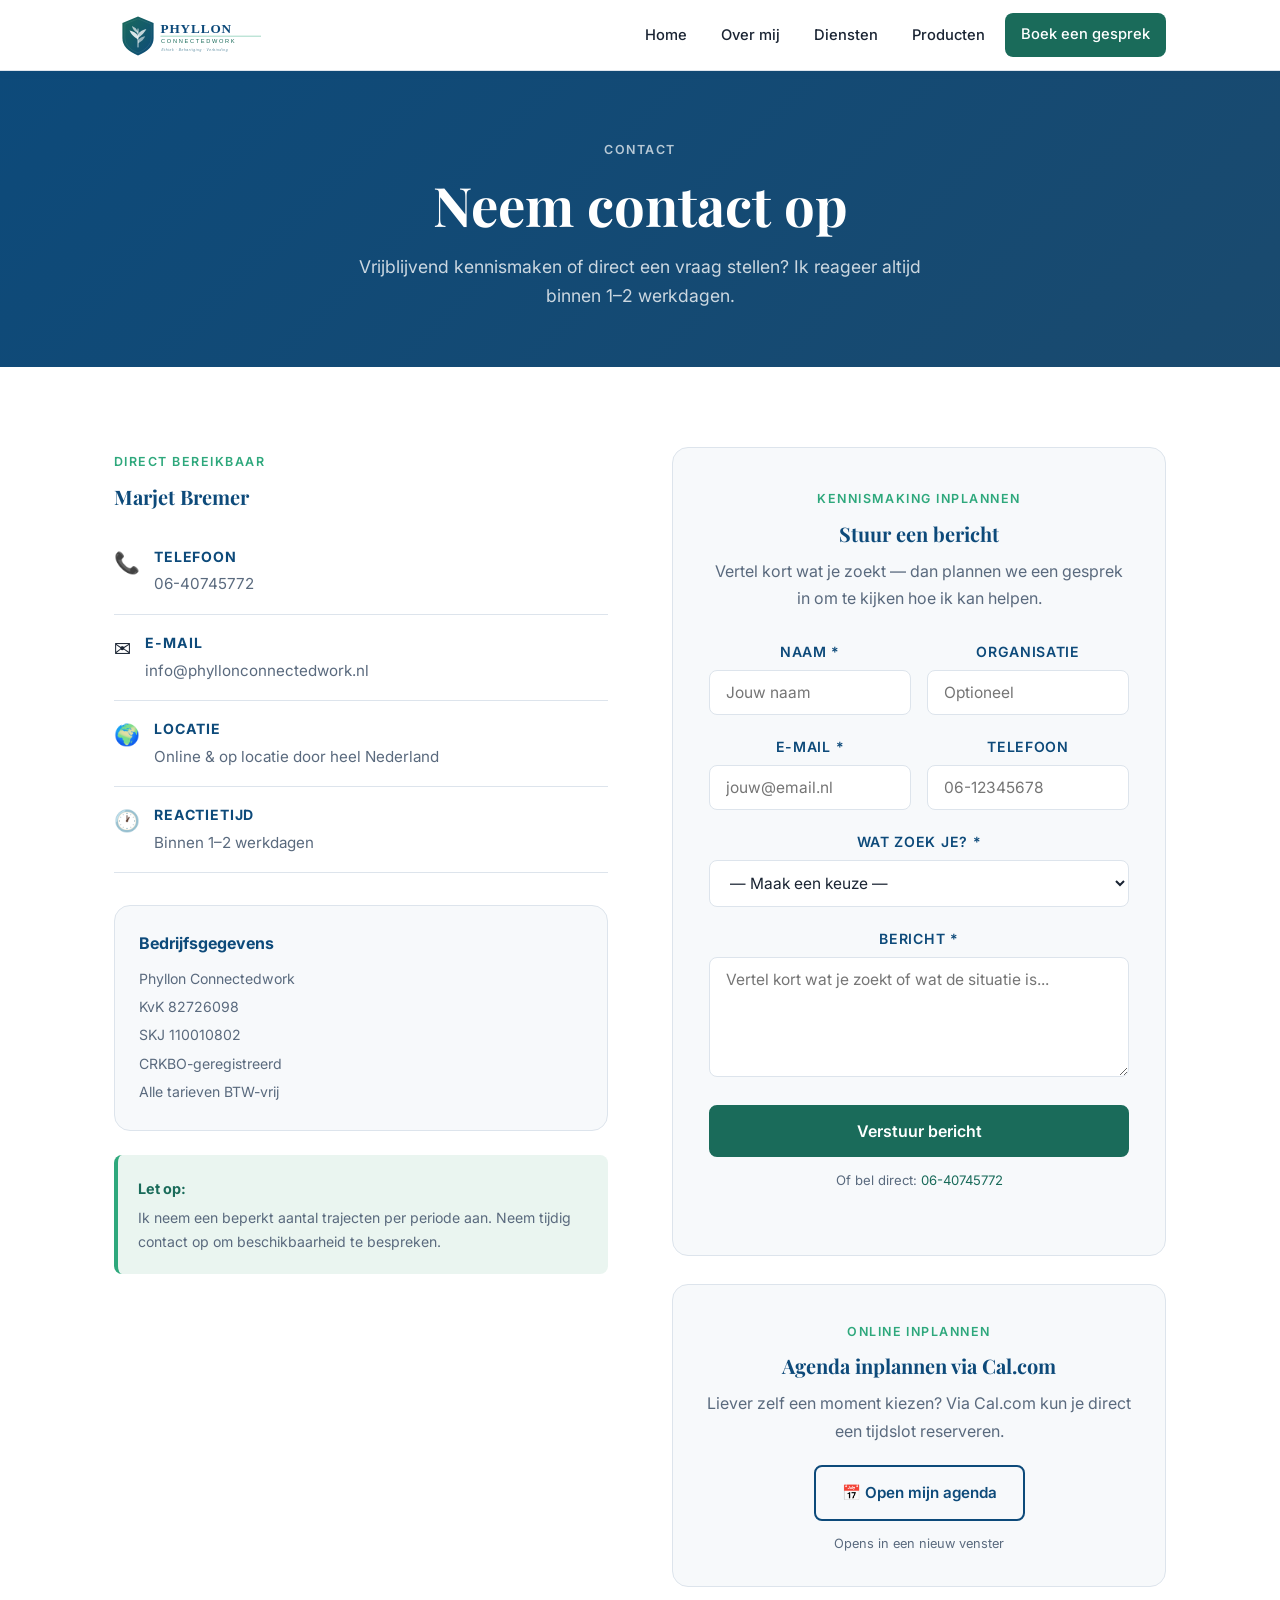
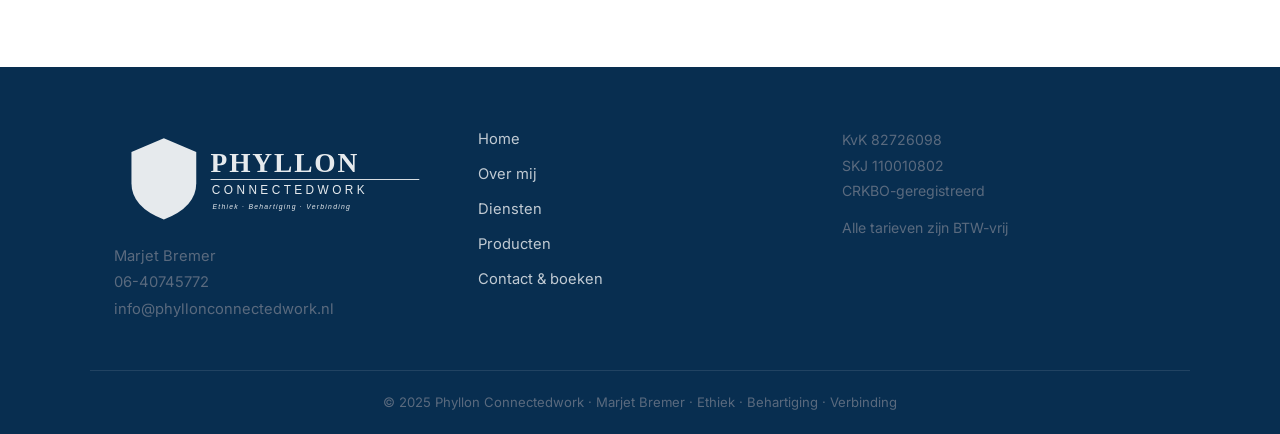
==== contact.html @ 71e3a4db "Add files via upload" ====
<!DOCTYPE html>
<html lang="nl">
<head>
  <meta charset="UTF-8">
  <meta name="viewport" content="width=device-width, initial-scale=1.0">
  <title>Contact & Boeken | Marjet Bremer — Phyllon Connectedwork</title>
  <meta name="description" content="Plan een vrijblijvende kennismaking met Marjet Bremer. Direct bereikbaar via 06-40745772 of info@phyllonconnectedwork.nl.">
  <link rel="icon" type="image/svg+xml" href="logo.svg">
  <link rel="preconnect" href="https://fonts.googleapis.com">
  <link rel="preconnect" href="https://fonts.gstatic.com" crossorigin>
  <link href="https://fonts.googleapis.com/css2?family=Playfair+Display:wght@400;600;700&family=Inter:wght@300;400;500;600;700&display=swap" rel="stylesheet">
  <link rel="stylesheet" href="style.css">
  <style>
    .form-group { margin-bottom: 20px; }
    .form-group label {
      display: block;
      font-size: 0.88rem;
      font-weight: 600;
      color: var(--navy);
      margin-bottom: 6px;
      text-transform: uppercase;
      letter-spacing: 0.05em;
    }
    .form-group input,
    .form-group select,
    .form-group textarea {
      width: 100%;
      padding: 12px 16px;
      border: 1.5px solid var(--border);
      border-radius: var(--radius);
      font-family: var(--font-body);
      font-size: 0.97rem;
      color: var(--text);
      background: var(--white);
      transition: var(--transition);
    }
    .form-group input:focus,
    .form-group select:focus,
    .form-group textarea:focus {
      outline: none;
      border-color: var(--green-mid);
      box-shadow: 0 0 0 3px rgba(46,168,124,0.12);
    }
    .form-group textarea { resize: vertical; min-height: 120px; }
    .form-row {
      display: grid;
      grid-template-columns: 1fr 1fr;
      gap: 16px;
    }
    @media (max-width: 600px) { .form-row { grid-template-columns: 1fr; } }
    .form-submit { width: 100%; justify-content: center; padding: 14px; font-size: 1rem; }
    .form-note {
      text-align: center;
      font-size: 0.82rem;
      color: var(--text-muted);
      margin-top: 12px;
    }
  </style>
</head>
<body>

  <nav class="nav">
    <div class="container nav-inner">
      <a href="index.html" class="nav-logo">
        <img src="logo.svg" alt="Phyllon Connectedwork">
      </a>
      <button class="nav-toggle" aria-label="Menu openen" onclick="document.querySelector('.nav-links').classList.toggle('open')">
        <span></span><span></span><span></span>
      </button>
      <ul class="nav-links">
        <li><a href="index.html">Home</a></li>
        <li><a href="over.html">Over mij</a></li>
        <li><a href="diensten.html">Diensten</a></li>
        <li><a href="producten.html">Producten</a></li>
        <li><a href="contact.html" class="active btn btn-sm">Boek een gesprek</a></li>
      </ul>
    </div>
  </nav>

  <section class="page-hero">
    <div class="container">
      <span class="eyebrow" style="color:rgba(255,255,255,0.7)">Contact</span>
      <h1>Neem contact op</h1>
      <p>Vrijblijvend kennismaken of direct een vraag stellen? Ik reageer altijd binnen 1–2 werkdagen.</p>
    </div>
  </section>

  <section class="section">
    <div class="container">
      <div class="contact-grid">

        <!-- CONTACTINFO -->
        <div class="contact-info">
          <span class="eyebrow">Direct bereikbaar</span>
          <h3>Marjet Bremer</h3>

          <div class="contact-detail">
            <div class="contact-detail-icon">📞</div>
            <div class="contact-detail-text">
              <strong>Telefoon</strong>
              <a href="tel:+31640745772">06-40745772</a>
            </div>
          </div>

          <div class="contact-detail">
            <div class="contact-detail-icon">✉️</div>
            <div class="contact-detail-text">
              <strong>E-mail</strong>
              <a href="mailto:info@phyllonconnectedwork.nl">info@phyllonconnectedwork.nl</a>
            </div>
          </div>

          <div class="contact-detail">
            <div class="contact-detail-icon">🌍</div>
            <div class="contact-detail-text">
              <strong>Locatie</strong>
              <a>Online & op locatie door heel Nederland</a>
            </div>
          </div>

          <div class="contact-detail">
            <div class="contact-detail-icon">🕐</div>
            <div class="contact-detail-text">
              <strong>Reactietijd</strong>
              <a>Binnen 1–2 werkdagen</a>
            </div>
          </div>

          <div style="margin-top:32px; padding:24px; background:var(--off-white); border-radius:var(--radius-lg); border:1px solid var(--border);">
            <strong style="color:var(--navy); display:block; margin-bottom:8px">Bedrijfsgegevens</strong>
            <p style="font-size:0.88rem; line-height:2;">
              Phyllon Connectedwork<br>
              KvK 82726098<br>
              SKJ 110010802<br>
              CRKBO-geregistreerd<br>
              Alle tarieven BTW-vrij
            </p>
          </div>

          <div style="margin-top:24px; padding:20px; background:var(--green-pale); border-radius:var(--radius); border-left:4px solid var(--green-mid);">
            <strong style="color:var(--green); font-size:0.9rem;">Let op:</strong>
            <p style="font-size:0.88rem; margin-top:4px;">Ik neem een beperkt aantal trajecten per periode aan. Neem tijdig contact op om beschikbaarheid te bespreken.</p>
          </div>
        </div>

        <!-- FORMULIER -->
        <div>
          <div class="booking-box">
            <span class="eyebrow">Kennismaking inplannen</span>
            <h3>Stuur een bericht</h3>
            <p>Vertel kort wat je zoekt — dan plannen we een gesprek in om te kijken hoe ik kan helpen.</p>

            <!--
              TIP: Koppel dit formulier aan Formspree (gratis) of een andere form-handler.
              Stap: ga naar formspree.io, maak een formulier aan en vervang de action URL hieronder.
            -->
            <form action="https://formspree.io/f/JOUW_FORMSPREE_ID" method="POST" id="contact-form">
              <div class="form-row">
                <div class="form-group">
                  <label for="naam">Naam *</label>
                  <input type="text" id="naam" name="naam" required placeholder="Jouw naam">
                </div>
                <div class="form-group">
                  <label for="organisatie">Organisatie</label>
                  <input type="text" id="organisatie" name="organisatie" placeholder="Optioneel">
                </div>
              </div>
              <div class="form-row">
                <div class="form-group">
                  <label for="email">E-mail *</label>
                  <input type="email" id="email" name="email" required placeholder="jouw@email.nl">
                </div>
                <div class="form-group">
                  <label for="telefoon">Telefoon</label>
                  <input type="tel" id="telefoon" name="telefoon" placeholder="06-12345678">
                </div>
              </div>
              <div class="form-group">
                <label for="onderwerp">Wat zoek je? *</label>
                <select id="onderwerp" name="onderwerp" required>
                  <option value="">— Maak een keuze —</option>
                  <option value="kindbehartiging">Kindbehartiging</option>
                  <option value="moreel-beraad">Moreel beraad & integriteit</option>
                  <option value="kwaliteitsscan">Kwaliteitsscan organisatie</option>
                  <option value="training">Training & coaching</option>
                  <option value="retainer">Retainer / strippenkaart</option>
                  <option value="product">Digitaal product / tool</option>
                  <option value="anders">Anders / kennismaking</option>
                </select>
              </div>
              <div class="form-group">
                <label for="bericht">Bericht *</label>
                <textarea id="bericht" name="bericht" required placeholder="Vertel kort wat je zoekt of wat de situatie is..."></textarea>
              </div>
              <button type="submit" class="btn btn-primary form-submit">Verstuur bericht</button>
              <p class="form-note">Of bel direct: <a href="tel:+31640745772" style="color:var(--green)">06-40745772</a></p>
            </form>
          </div>

          <!-- CAL.COM PLACEHOLDER -->
          <div style="margin-top:28px; background:var(--off-white); border:1px solid var(--border); border-radius:var(--radius-lg); padding:32px; text-align:center;">
            <span class="eyebrow">Online inplannen</span>
            <h3 style="margin-bottom:12px;">Agenda inplannen via Cal.com</h3>
            <p style="margin-bottom:20px;">Liever zelf een moment kiezen? Via Cal.com kun je direct een tijdslot reserveren.</p>
            <!--
              TIP: Vervang de link hieronder door jouw eigen Cal.com link.
              Maak een gratis account op cal.com en kopieer jouw boekingslink.
            -->
            <a href="https://cal.com/JOUW_CALCOM_NAAM" target="_blank" class="btn btn-outline">
              📅 Open mijn agenda
            </a>
            <p style="font-size:0.8rem; color:var(--text-muted); margin-top:12px;">Opens in een nieuw venster</p>
          </div>
        </div>

      </div>
    </div>
  </section>

  <footer class="footer">
    <div class="container footer-inner">
      <div class="footer-brand">
        <img src="logo.svg" alt="Phyllon Connectedwork">
        <p>Marjet Bremer<br>06-40745772<br>info@phyllonconnectedwork.nl</p>
      </div>
      <div class="footer-links">
        <a href="index.html">Home</a>
        <a href="over.html">Over mij</a>
        <a href="diensten.html">Diensten</a>
        <a href="producten.html">Producten</a>
        <a href="contact.html">Contact & boeken</a>
      </div>
      <div class="footer-info">
        <p>KvK 82726098<br>SKJ 110010802<br>CRKBO-geregistreerd</p>
        <p style="margin-top:12px">Alle tarieven zijn BTW-vrij</p>
      </div>
    </div>
    <div class="footer-bottom">
      <div class="container">
        <p>© 2025 Phyllon Connectedwork · Marjet Bremer · Ethiek · Behartiging · Verbinding</p>
      </div>
    </div>
  </footer>

  <script src="script.js"></script>
  <script>
    // Eenvoudige form-feedback
    document.getElementById('contact-form').addEventListener('submit', function(e) {
      const btn = this.querySelector('button[type=submit]');
      btn.textContent = 'Wordt verstuurd...';
      btn.disabled = true;
    });
  </script>
</body>
</html>
---- style.css ----
/* ==========================================
   PHYLLON CONNECTEDWORK — Website Stylesheet
   Marjet Bremer | 2025
   ========================================== */

:root {
  --navy:        #0D4A7A;
  --navy-dark:   #082E50;
  --navy-light:  #1A6B9A;
  --green:       #1A6B5A;
  --green-mid:   #2EA87C;
  --green-pale:  #EAF5F0;
  --blue-muted:  #5A8BA0;
  --white:       #FFFFFF;
  --off-white:   #F7F9FB;
  --light-gray:  #EEF2F6;
  --border:      #DDE4EC;
  --text:        #1A2433;
  --text-muted:  #5A6A7E;

  --font-heading: 'Playfair Display', Georgia, serif;
  --font-body:    'Inter', system-ui, -apple-system, sans-serif;

  --radius:     8px;
  --radius-lg:  16px;
  --shadow:     0 2px 12px rgba(13,74,122,0.08);
  --shadow-md:  0 6px 28px rgba(13,74,122,0.12);
  --transition: 0.22s ease;

  --container: 1100px;
  --sp:        80px;   /* section padding */
}

/* ── Reset ── */
*, *::before, *::after { box-sizing: border-box; margin: 0; padding: 0; }
html { scroll-behavior: smooth; }
body {
  font-family: var(--font-body);
  color: var(--text);
  background: var(--white);
  line-height: 1.7;
  font-size: 16px;
}
img { max-width: 100%; display: block; }
a { color: inherit; text-decoration: none; }
ul { list-style: none; }

/* ── Container ── */
.container {
  max-width: var(--container);
  margin: 0 auto;
  padding: 0 24px;
}

/* ── Typography ── */
h1, h2, h3, h4 { font-family: var(--font-heading); line-height: 1.2; }
h1 { font-size: clamp(2.2rem, 5vw, 3.4rem); color: var(--navy); }
h2 { font-size: clamp(1.6rem, 3.5vw, 2.3rem); color: var(--navy); }
h3 { font-size: 1.25rem; color: var(--navy); }
p  { color: var(--text-muted); }
.eyebrow {
  display: inline-block;
  font-size: 0.78rem;
  font-weight: 600;
  letter-spacing: 0.12em;
  text-transform: uppercase;
  color: var(--green-mid);
  margin-bottom: 12px;
}

/* ── Buttons ── */
.btn {
  display: inline-flex;
  align-items: center;
  gap: 8px;
  padding: 13px 26px;
  border-radius: var(--radius);
  font-family: var(--font-body);
  font-size: 0.95rem;
  font-weight: 600;
  cursor: pointer;
  transition: var(--transition);
  border: 2px solid transparent;
  white-space: nowrap;
}
.btn-primary {
  background: var(--green);
  color: var(--white);
  border-color: var(--green);
}
.btn-primary:hover {
  background: #135447;
  border-color: #135447;
  transform: translateY(-1px);
  box-shadow: 0 4px 16px rgba(26,107,90,0.3);
}
.btn-outline {
  background: transparent;
  color: var(--navy);
  border-color: var(--navy);
}
.btn-outline:hover {
  background: var(--navy);
  color: var(--white);
  transform: translateY(-1px);
}
.btn-white {
  background: var(--white);
  color: var(--navy);
  border-color: var(--white);
}
.btn-white:hover {
  background: var(--green-pale);
  transform: translateY(-1px);
}
.btn-sm { padding: 9px 20px; font-size: 0.88rem; }

/* ── Navigation ── */
.nav {
  position: sticky;
  top: 0;
  z-index: 100;
  background: var(--white);
  border-bottom: 1px solid var(--border);
  box-shadow: 0 2px 8px rgba(13,74,122,0.06);
}
.nav-inner {
  display: flex;
  align-items: center;
  justify-content: space-between;
  height: 70px;
}
.nav-logo img { height: 48px; width: auto; }
.nav-links {
  display: flex;
  align-items: center;
  gap: 6px;
}
.nav-links a {
  padding: 7px 14px;
  border-radius: var(--radius);
  font-size: 0.92rem;
  font-weight: 500;
  color: var(--text);
  transition: var(--transition);
}
.nav-links a:hover,
.nav-links a.active { color: var(--navy); background: var(--light-gray); }
.nav-links a.btn    { color: var(--white); background: var(--green); }
.nav-links a.btn:hover { background: #135447; }

.nav-toggle {
  display: none;
  flex-direction: column;
  gap: 5px;
  background: none;
  border: none;
  cursor: pointer;
  padding: 6px;
}
.nav-toggle span {
  display: block;
  width: 24px;
  height: 2px;
  background: var(--navy);
  border-radius: 2px;
  transition: var(--transition);
}

/* ── Hero ── */
.hero {
  padding: 72px 0 64px;
  background: linear-gradient(135deg, var(--off-white) 0%, #EDF3F8 100%);
  overflow: hidden;
}
.hero-inner {
  display: grid;
  grid-template-columns: 1fr 420px;
  gap: 60px;
  align-items: center;
}
.hero-eyebrow {
  display: block;
  font-size: 0.82rem;
  font-weight: 600;
  letter-spacing: 0.1em;
  text-transform: uppercase;
  color: var(--blue-muted);
  margin-bottom: 16px;
}
.hero h1 { margin-bottom: 22px; }
.hero-sub {
  font-size: 1.1rem;
  line-height: 1.75;
  max-width: 520px;
  margin-bottom: 32px;
}
.hero-ctas {
  display: flex;
  gap: 14px;
  flex-wrap: wrap;
  margin-bottom: 32px;
}
.hero-badges {
  display: flex;
  gap: 10px;
  flex-wrap: wrap;
}
.hero-badges span {
  font-size: 0.78rem;
  font-weight: 500;
  color: var(--text-muted);
  background: var(--white);
  border: 1px solid var(--border);
  border-radius: 20px;
  padding: 4px 12px;
}

/* Photo placeholder */
.photo-placeholder {
  width: 100%;
  aspect-ratio: 4/5;
  max-width: 380px;
  background: linear-gradient(145deg, #1A6B9A22, #2EA87C22);
  border-radius: var(--radius-lg);
  display: flex;
  align-items: center;
  justify-content: center;
  border: 2px dashed var(--border);
  position: relative;
  overflow: hidden;
}
.photo-placeholder::before {
  content: '';
  position: absolute;
  inset: 0;
  background: linear-gradient(145deg, rgba(13,74,122,0.06), rgba(46,168,124,0.06));
}
.photo-inner {
  text-align: center;
  color: var(--text-muted);
  font-size: 0.9rem;
  z-index: 1;
}
.photo-inner span { line-height: 2; }

/* ── Intro strip ── */
.intro-strip {
  background: var(--navy);
  padding: 32px 0;
}
.intro-stats {
  display: flex;
  align-items: center;
  justify-content: center;
  flex-wrap: wrap;
  gap: 0;
}
.stat { text-align: center; padding: 12px 36px; }
.stat strong {
  display: block;
  font-size: 1.1rem;
  font-weight: 700;
  color: var(--white);
  font-family: var(--font-heading);
}
.stat span { font-size: 0.82rem; color: rgba(255,255,255,0.65); }
.stat-divider {
  width: 1px;
  height: 40px;
  background: rgba(255,255,255,0.2);
}

/* ── Sections ── */
.section { padding: var(--sp) 0; }
.section-alt { background: var(--off-white); padding: var(--sp) 0; }
.section-header {
  text-align: center;
  max-width: 600px;
  margin: 0 auto 52px;
}
.section-header h2 { margin-bottom: 14px; }
.section-header p { font-size: 1.05rem; }

/* ── Cards grid ── */
.cards-grid {
  display: grid;
  grid-template-columns: repeat(auto-fit, minmax(240px, 1fr));
  gap: 24px;
}
.card {
  background: var(--white);
  border: 1px solid var(--border);
  border-radius: var(--radius-lg);
  padding: 32px 28px;
  transition: var(--transition);
  display: flex;
  flex-direction: column;
  gap: 10px;
  cursor: pointer;
}
.card:hover {
  box-shadow: var(--shadow-md);
  transform: translateY(-3px);
  border-color: var(--green-mid);
}
.card-icon { font-size: 2rem; }
.card h3 { margin: 4px 0; }
.card p { font-size: 0.93rem; flex: 1; }
.card-link {
  font-size: 0.88rem;
  font-weight: 600;
  color: var(--green);
  margin-top: 8px;
  transition: var(--transition);
}
.card:hover .card-link { color: var(--green-mid); }

/* ── Two-column layout ── */
.two-col {
  display: grid;
  grid-template-columns: 1fr 1fr;
  gap: 64px;
  align-items: center;
}
.two-col-text h2 { margin-bottom: 16px; }
.two-col-text p { margin-bottom: 20px; }
.check-list { margin-bottom: 28px; }
.check-list li {
  display: flex;
  align-items: center;
  gap: 10px;
  padding: 8px 0;
  font-size: 0.97rem;
  color: var(--text);
  border-bottom: 1px solid var(--border);
}
.check-list li::before {
  content: '✓';
  color: var(--green-mid);
  font-weight: 700;
  font-size: 0.85rem;
}

/* Product preview card */
.product-preview-card {
  background: var(--white);
  border-radius: var(--radius-lg);
  padding: 28px;
  box-shadow: var(--shadow-md);
  border: 1px solid var(--border);
}
.pp-header {
  font-family: var(--font-heading);
  font-size: 1.3rem;
  color: var(--navy);
  font-weight: 700;
  margin-bottom: 20px;
  padding-bottom: 14px;
  border-bottom: 2px solid var(--green-mid);
}
.pp-step {
  padding: 10px 12px;
  border-radius: var(--radius);
  background: var(--green-pale);
  font-size: 0.88rem;
  color: var(--green);
  font-weight: 500;
  margin-bottom: 8px;
}
.pp-step.dim {
  background: var(--light-gray);
  color: var(--text-muted);
}
.pp-tag {
  margin-top: 16px;
  font-size: 0.78rem;
  font-weight: 600;
  color: var(--blue-muted);
  text-transform: uppercase;
  letter-spacing: 0.08em;
}

/* ── Audience grid ── */
.audience-grid {
  display: grid;
  grid-template-columns: repeat(auto-fit, minmax(220px, 1fr));
  gap: 24px;
}
.audience-item {
  padding: 28px 24px;
  border-left: 4px solid var(--green-mid);
  background: var(--off-white);
  border-radius: 0 var(--radius) var(--radius) 0;
}
.audience-item strong {
  display: block;
  color: var(--navy);
  font-weight: 600;
  margin-bottom: 8px;
}
.audience-item p { font-size: 0.92rem; }

/* ── CTA Banner ── */
.cta-banner {
  background: linear-gradient(135deg, var(--navy) 0%, var(--green) 100%);
  padding: 72px 0;
  text-align: center;
}
.cta-banner h2 { color: var(--white); margin-bottom: 14px; }
.cta-banner p  { color: rgba(255,255,255,0.80); margin-bottom: 32px; font-size: 1.05rem; }

/* ── Footer ── */
.footer {
  background: var(--navy-dark);
  padding: 60px 0 0;
  color: rgba(255,255,255,0.80);
}
.footer-inner {
  display: grid;
  grid-template-columns: 1fr 1fr 1fr;
  gap: 40px;
  padding-bottom: 48px;
  border-bottom: 1px solid rgba(255,255,255,0.1);
}
.footer-brand img { margin-bottom: 16px; filter: brightness(0) invert(1); opacity: 0.9; }
.footer-brand p { font-size: 0.92rem; line-height: 1.8; }
.footer-links {
  display: flex;
  flex-direction: column;
  gap: 10px;
}
.footer-links a {
  font-size: 0.92rem;
  color: rgba(255,255,255,0.75);
  transition: var(--transition);
}
.footer-links a:hover { color: var(--green-mid); }
.footer-info { font-size: 0.88rem; line-height: 1.8; }
.footer-bottom {
  padding: 20px 0;
  text-align: center;
  font-size: 0.82rem;
  color: rgba(255,255,255,0.45);
}

/* ── Page hero (inner pages) ── */
.page-hero {
  background: linear-gradient(135deg, var(--navy) 0%, #1A4A6E 100%);
  padding: 64px 0 56px;
  text-align: center;
}
.page-hero h1 { color: var(--white); margin-bottom: 14px; }
.page-hero p  { color: rgba(255,255,255,0.78); font-size: 1.1rem; max-width: 600px; margin: 0 auto; }

/* ── Service detail ── */
.service-block {
  padding: 56px 0;
  border-bottom: 1px solid var(--border);
}
.service-block:last-child { border-bottom: none; }
.service-inner {
  display: grid;
  grid-template-columns: 1fr 340px;
  gap: 56px;
  align-items: start;
}
.service-inner.reverse { direction: rtl; }
.service-inner.reverse > * { direction: ltr; }
.service-tag {
  display: inline-block;
  font-size: 0.75rem;
  font-weight: 700;
  letter-spacing: 0.12em;
  text-transform: uppercase;
  color: var(--green-mid);
  background: var(--green-pale);
  padding: 4px 12px;
  border-radius: 20px;
  margin-bottom: 14px;
}
.service-block h2 { margin-bottom: 16px; }
.service-block p  { margin-bottom: 16px; }

/* Price card */
.price-card {
  background: var(--off-white);
  border: 1px solid var(--border);
  border-radius: var(--radius-lg);
  padding: 28px;
}
.price-card h4 {
  color: var(--navy);
  font-size: 1rem;
  margin-bottom: 16px;
  font-family: var(--font-body);
  font-weight: 700;
  text-transform: uppercase;
  letter-spacing: 0.05em;
}
.price-row {
  display: flex;
  justify-content: space-between;
  align-items: baseline;
  padding: 10px 0;
  border-bottom: 1px solid var(--border);
  font-size: 0.92rem;
}
.price-row:last-child { border-bottom: none; }
.price-row span:first-child { color: var(--text); }
.price-row strong { color: var(--navy); font-weight: 700; }
.price-note {
  font-size: 0.78rem;
  color: var(--text-muted);
  margin-top: 14px;
  font-style: italic;
}

/* ── Products page ── */
.products-grid {
  display: grid;
  grid-template-columns: repeat(auto-fit, minmax(280px, 1fr));
  gap: 28px;
}
.product-card {
  background: var(--white);
  border: 1px solid var(--border);
  border-radius: var(--radius-lg);
  padding: 32px 28px;
  display: flex;
  flex-direction: column;
  transition: var(--transition);
}
.product-card:hover {
  box-shadow: var(--shadow-md);
  border-color: var(--green-mid);
  transform: translateY(-2px);
}
.product-type {
  font-size: 0.75rem;
  font-weight: 700;
  letter-spacing: 0.1em;
  text-transform: uppercase;
  color: var(--green-mid);
  margin-bottom: 10px;
}
.product-card h3 { margin-bottom: 12px; }
.product-card p  { font-size: 0.93rem; flex: 1; margin-bottom: 20px; }
.product-price {
  font-size: 1.4rem;
  font-weight: 700;
  color: var(--navy);
  font-family: var(--font-heading);
  margin-bottom: 16px;
}
.product-price small { font-size: 0.75rem; font-family: var(--font-body); color: var(--text-muted); font-weight: 400; }

/* Retainer comparison */
.retainer-grid {
  display: grid;
  grid-template-columns: repeat(auto-fit, minmax(260px, 1fr));
  gap: 24px;
  margin-top: 40px;
}
.retainer-card {
  border: 2px solid var(--border);
  border-radius: var(--radius-lg);
  padding: 32px;
  text-align: center;
  transition: var(--transition);
}
.retainer-card.featured {
  border-color: var(--green-mid);
  background: var(--green-pale);
}
.retainer-card h3 { margin-bottom: 8px; }
.retainer-price {
  font-size: 2rem;
  font-weight: 700;
  color: var(--navy);
  font-family: var(--font-heading);
  margin: 16px 0 4px;
}
.retainer-period { font-size: 0.85rem; color: var(--text-muted); margin-bottom: 24px; }
.retainer-features {
  text-align: left;
  margin-bottom: 28px;
}
.retainer-features li {
  padding: 8px 0;
  border-bottom: 1px solid var(--border);
  font-size: 0.9rem;
  display: flex;
  align-items: center;
  gap: 8px;
}
.retainer-features li::before { content: '✓'; color: var(--green-mid); font-weight: 700; }
.badge-aanbevolen {
  display: inline-block;
  background: var(--green-mid);
  color: white;
  font-size: 0.72rem;
  font-weight: 700;
  letter-spacing: 0.08em;
  text-transform: uppercase;
  padding: 3px 10px;
  border-radius: 20px;
  margin-bottom: 12px;
}

/* ── Contact page ── */
.contact-grid {
  display: grid;
  grid-template-columns: 1fr 1fr;
  gap: 64px;
  align-items: start;
}
.contact-info h3 { margin-bottom: 20px; }
.contact-detail {
  display: flex;
  align-items: flex-start;
  gap: 14px;
  padding: 16px 0;
  border-bottom: 1px solid var(--border);
}
.contact-detail-icon { font-size: 1.3rem; flex-shrink: 0; }
.contact-detail-text strong { display: block; color: var(--navy); font-size: 0.88rem; text-transform: uppercase; letter-spacing: 0.06em; margin-bottom: 2px; }
.contact-detail-text a { color: var(--text-muted); font-size: 0.95rem; transition: var(--transition); }
.contact-detail-text a:hover { color: var(--green); }

.booking-box {
  background: var(--off-white);
  border: 1px solid var(--border);
  border-radius: var(--radius-lg);
  padding: 36px;
  text-align: center;
}
.booking-box h3 { margin-bottom: 12px; }
.booking-box p  { margin-bottom: 28px; }
.cal-embed-placeholder {
  background: var(--white);
  border: 2px dashed var(--border);
  border-radius: var(--radius);
  padding: 40px 24px;
  text-align: center;
  color: var(--text-muted);
  font-size: 0.9rem;
  margin-bottom: 20px;
}

/* ── Over mij ── */
.about-grid {
  display: grid;
  grid-template-columns: 320px 1fr;
  gap: 64px;
  align-items: start;
}
.about-photo {
  position: sticky;
  top: 90px;
}
.about-photo-box {
  background: linear-gradient(145deg, #EDF3F8, #EAF5F0);
  border-radius: var(--radius-lg);
  aspect-ratio: 3/4;
  display: flex;
  align-items: center;
  justify-content: center;
  border: 2px dashed var(--border);
  color: var(--text-muted);
  font-size: 0.9rem;
  text-align: center;
  margin-bottom: 20px;
}
.cert-badges {
  display: flex;
  flex-direction: column;
  gap: 10px;
}
.cert-badge {
  display: flex;
  align-items: center;
  gap: 10px;
  background: var(--white);
  border: 1px solid var(--border);
  border-radius: var(--radius);
  padding: 10px 14px;
  font-size: 0.88rem;
  color: var(--navy);
  font-weight: 500;
}
.cert-badge::before {
  content: '✓';
  color: var(--green-mid);
  font-weight: 700;
}
.about-content h2 { margin-bottom: 20px; }
.about-content p  { margin-bottom: 20px; font-size: 1.02rem; }
.about-values {
  display: grid;
  grid-template-columns: 1fr 1fr;
  gap: 20px;
  margin: 36px 0;
}
.value-item {
  padding: 20px;
  background: var(--off-white);
  border-radius: var(--radius);
  border-left: 3px solid var(--green-mid);
}
.value-item strong { display: block; color: var(--navy); margin-bottom: 6px; }
.value-item p { font-size: 0.9rem; }

/* ── Responsive ── */
@media (max-width: 900px) {
  .hero-inner        { grid-template-columns: 1fr; }
  .hero-image        { display: none; }
  .two-col           { grid-template-columns: 1fr; }
  .service-inner     { grid-template-columns: 1fr; }
  .service-inner.reverse { direction: ltr; }
  .contact-grid      { grid-template-columns: 1fr; }
  .about-grid        { grid-template-columns: 1fr; }
  .about-photo       { position: static; }
  .footer-inner      { grid-template-columns: 1fr; }
  .about-values      { grid-template-columns: 1fr; }
}

@media (max-width: 700px) {
  :root { --sp: 52px; }
  .nav-links { display: none; flex-direction: column; position: absolute; top: 70px; left: 0; right: 0; background: var(--white); border-bottom: 1px solid var(--border); padding: 16px; gap: 4px; box-shadow: var(--shadow-md); }
  .nav-links.open { display: flex; }
  .nav-toggle { display: flex; }
  .stat-divider { display: none; }
  .intro-stats { flex-direction: column; gap: 8px; }
}
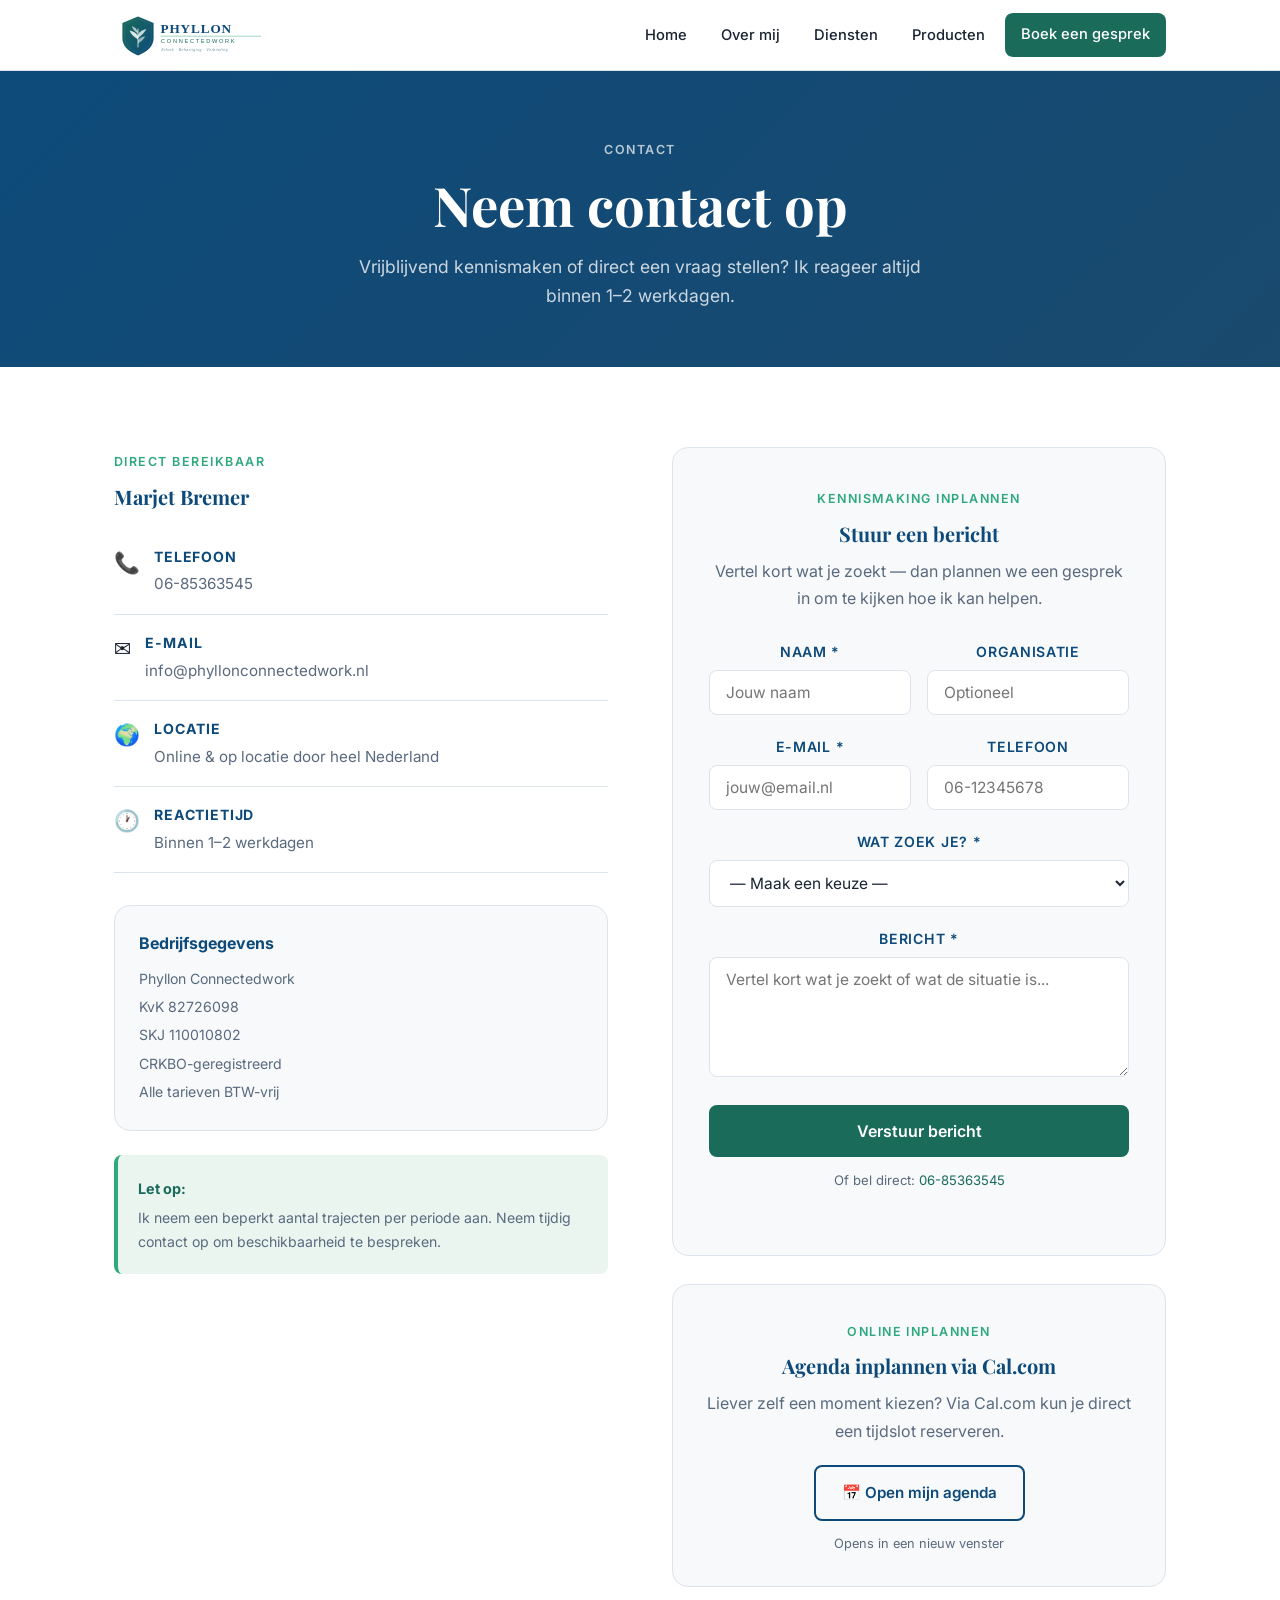
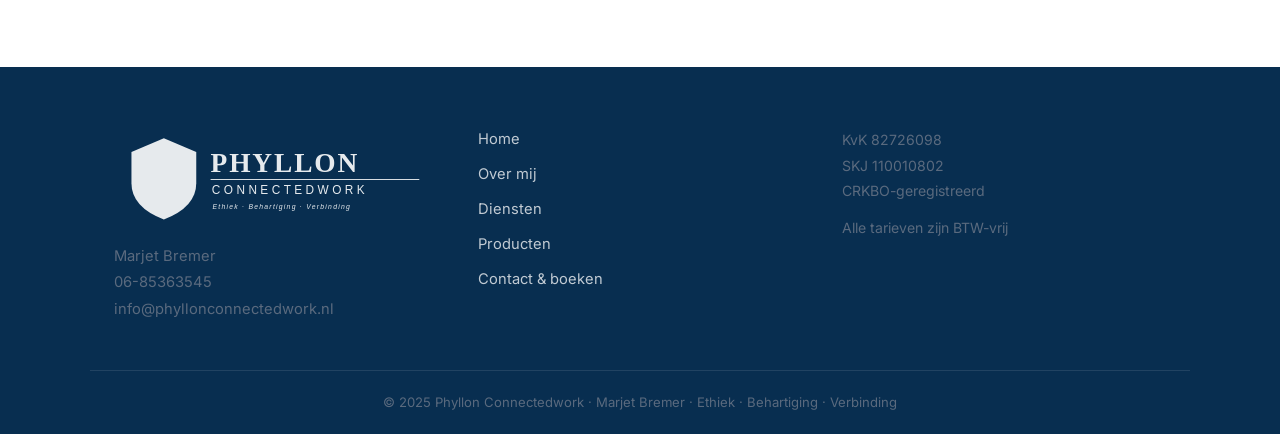
==== commit 193dc71e: "Add files via upload" ====
--- a/contact.html
+++ b/contact.html
@@ -4,7 +4,7 @@
   <meta charset="UTF-8">
   <meta name="viewport" content="width=device-width, initial-scale=1.0">
   <title>Contact & Boeken | Marjet Bremer — Phyllon Connectedwork</title>
-  <meta name="description" content="Plan een vrijblijvende kennismaking met Marjet Bremer. Direct bereikbaar via 06-40745772 of info@phyllonconnectedwork.nl.">
+  <meta name="description" content="Plan een vrijblijvende kennismaking met Marjet Bremer. Direct bereikbaar via 06-85363545 of info@phyllonconnectedwork.nl.">
   <link rel="icon" type="image/svg+xml" href="logo.svg">
   <link rel="preconnect" href="https://fonts.googleapis.com">
   <link rel="preconnect" href="https://fonts.gstatic.com" crossorigin>
@@ -98,7 +98,7 @@
             <div class="contact-detail-icon">📞</div>
             <div class="contact-detail-text">
               <strong>Telefoon</strong>
-              <a href="tel:+31640745772">06-40745772</a>
+              <a href="tel:+31685363545">06-85363545</a>
             </div>
           </div>
 
@@ -193,7 +193,7 @@
                 <textarea id="bericht" name="bericht" required placeholder="Vertel kort wat je zoekt of wat de situatie is..."></textarea>
               </div>
               <button type="submit" class="btn btn-primary form-submit">Verstuur bericht</button>
-              <p class="form-note">Of bel direct: <a href="tel:+31640745772" style="color:var(--green)">06-40745772</a></p>
+              <p class="form-note">Of bel direct: <a href="tel:+31685363545" style="color:var(--green)">06-85363545</a></p>
             </form>
           </div>
 
@@ -221,7 +221,7 @@
     <div class="container footer-inner">
       <div class="footer-brand">
         <img src="logo.svg" alt="Phyllon Connectedwork">
-        <p>Marjet Bremer<br>06-40745772<br>info@phyllonconnectedwork.nl</p>
+        <p>Marjet Bremer<br>06-85363545<br>info@phyllonconnectedwork.nl</p>
       </div>
       <div class="footer-links">
         <a href="index.html">Home</a>
